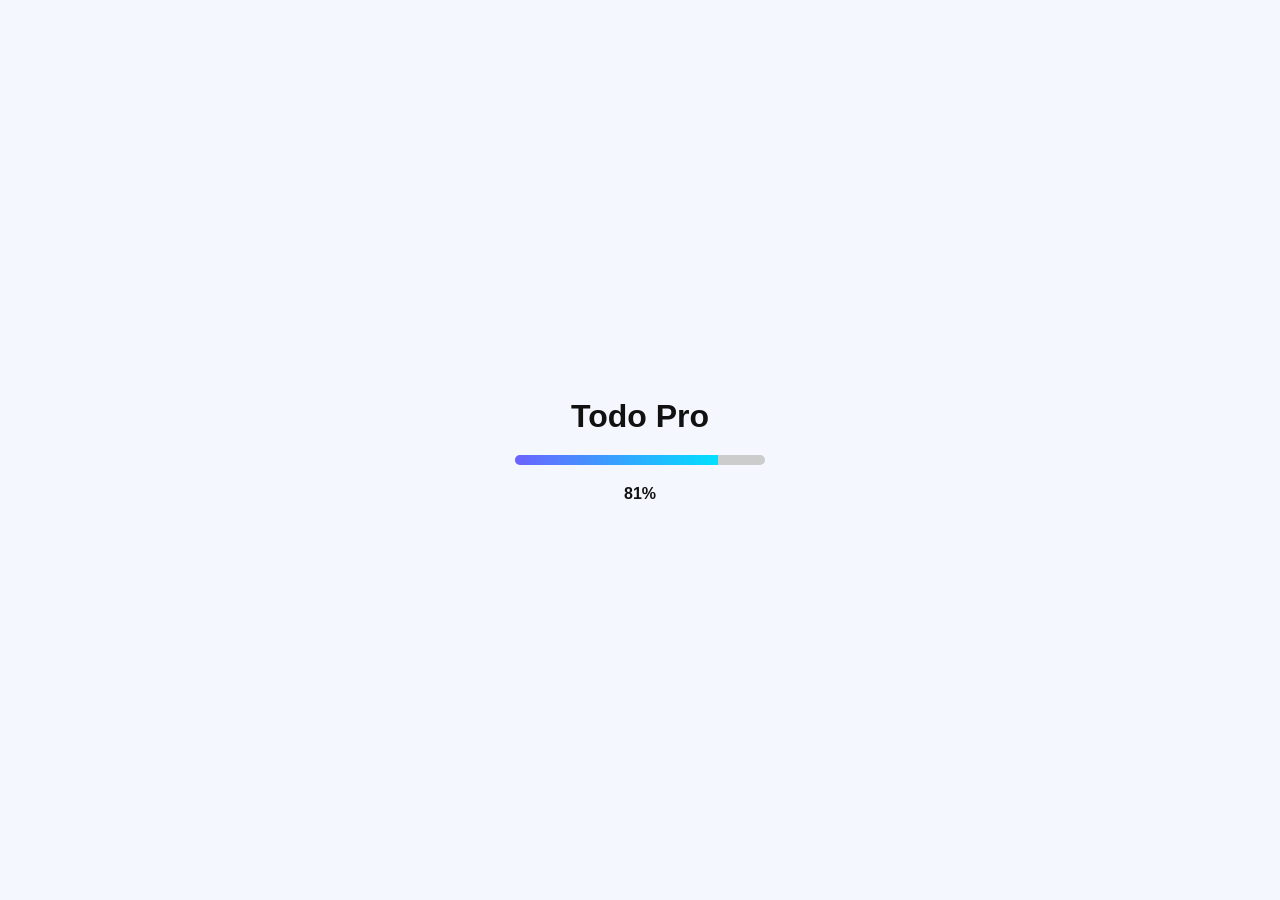
==== dashboard.html @ d72705f8 "Add files via upload" ====
<!DOCTYPE html>
<html lang="en">

<head>
    <meta charset="UTF-8">
    <meta name="viewport" content="width=device-width, initial-scale=1.0">
    <title>Dashboard - Todo Pro</title>

    <link rel="stylesheet" href="css/style.css">
    <link href="https://cdnjs.cloudflare.com/ajax/libs/font-awesome/6.5.0/css/all.min.css" rel="stylesheet">

</head>

<body>

    <!-- ================= NAVBAR ================= -->
    <header class="navbar">
        <h2>Todo Pro</h2>

        <div>
            <input type="text" id="searchInput" placeholder="Search tasks...">
            <button id="logoutBtn">Logout</button>
        </div>
    </header>

    <!-- ================= MAIN ================= -->
    <div class="dashboard">

        <!-- ===== SIDEBAR ===== -->
        <aside class="sidebar">

            <h3>Lists</h3>

            <ul id="listContainer"></ul>

            <button id="addListBtn">+ New List</button>

        </aside>

        <!-- ===== TASK AREA ===== -->
        <main class="task-area">
            <!-- ================= TASK MODAL ================= -->
            <div id="taskModal" class="modal hidden">
                <div class="modal-box large">

                    <h3 id="modalTitle">Add Task</h3>

                    <input type="text" id="taskTitle" placeholder="Task Title">

                    <textarea id="taskDesc" placeholder="Description"></textarea>

                    <!-- STATUS -->
                    <select id="taskStatus">
                        <option>Not Started</option>
                        <option>In Progress</option>
                        <option>Completed</option>
                        <option>Delayed</option>
                    </select>

                    <!-- DATE TIME -->
                    <label>Start</label>
                    <input type="datetime-local" id="taskStart">

                    <label>End</label>
                    <input type="datetime-local" id="taskEnd">

                    <label>Secondary Start</label>
                    <input type="datetime-local" id="taskSecStart">

                    <label>Secondary End</label>
                    <input type="datetime-local" id="taskSecEnd">

                    <!-- RECURRING -->
                    <select id="taskRecurring">
                        <option value="no">One-time</option>
                        <option value="daily">Daily</option>
                    </select>

                    <!-- REASON -->
                    <select id="taskReason">
                        <option>Study</option>
                        <option>Work</option>
                        <option>Health</option>
                        <option>Personal</option>
                        <option>Urgent</option>
                        <option>Other</option>
                    </select>

                    <input type="text" id="customReason" placeholder="Custom reason" class="hidden">

                    <!-- ACTIONS -->
                    <div class="modal-actions">
                        <button id="saveTaskBtn">Save Task</button>
                        <button onclick="closeTaskModal()">Cancel</button>
                    </div>

                </div>
            </div>
            <div class="task-header">
                <h3 id="currentList">Select a List</h3>

                <select id="filterStatus">
                    <option value="">All</option>
                    <option>Not Started</option>
                    <option>In Progress</option>
                    <option>Completed</option>
                    <option>Delayed</option>
                </select>

                <button id="addTaskBtn">+ Task</button>
            </div>

            <div id="taskContainer" class="task-container"></div>

            <!-- EMPTY STATE -->
            <div id="emptyState" class="empty hidden">
                <p>No tasks yet</p>
            </div>

        </main>

    </div>

    <!-- ================= FOOTER ================= -->
    <footer>
        <p>© Sagar Dulal</p>
    </footer>

    <!-- ================= JS ================= -->
    <script src="js/api.js"></script>
    <script src="js/ui.js"></script>
    <script src="js/app.js"></script>

</body>

</html>
---- css/style.css ----
/* ================= RESET ================= */
* {
    margin: 0;
    padding: 0;
    box-sizing: border-box;
    font-family: 'Segoe UI', sans-serif;
}

body {
    transition: all 0.3s ease;
}

/* ================= THEME VARIABLES ================= */
:root {
    --bg: #f5f7ff;
    --text: #111;
    --card: rgba(255, 255, 255, 0.6);
    --border: rgba(255, 255, 255, 0.3);
    --primary: #6c63ff;
    --accent: #00e0ff;
}

body.dark {
    --bg: #0b0f2a;
    --text: #ffffff;
    --card: rgba(255, 255, 255, 0.08);
    --border: rgba(255, 255, 255, 0.15);
    --primary: #4facfe;
    --accent: #00f2fe;
}

/* ================= BODY ================= */
body {
    background: var(--bg);
    color: var(--text);
    min-height: 100vh;
}

/* ================= PRELOADER ================= */
#preloader {
    position: fixed;
    width: 100%;
    height: 100%;
    background: var(--bg);
    display: flex;
    align-items: center;
    justify-content: center;
    z-index: 9999;
}

.loader-container {
    text-align: center;
}

.progress-bar {
    width: 250px;
    height: 10px;
    background: #ccc;
    border-radius: 20px;
    overflow: hidden;
    margin: 20px auto;
}

#progress {
    height: 100%;
    width: 0%;
    background: linear-gradient(90deg, var(--primary), var(--accent));
}

#percent {
    font-weight: bold;
}

/* ================= AUTH CONTAINER ================= */
.auth-container {
    display: flex;
    align-items: center;
    justify-content: center;
    height: 100vh;
}

/* ================= FORM BOX ================= */
.form-box {
    width: 350px;
    padding: 30px;
    border-radius: 20px;
    background: var(--card);
    backdrop-filter: blur(20px);
    border: 1px solid var(--border);
    box-shadow: 0 8px 30px rgba(0, 0, 0, 0.1);
    text-align: center;
    animation: fadeIn 0.5s ease;
}

.form-box h2 {
    margin-bottom: 20px;
}

/* ================= INPUTS ================= */
.form-box input {
    width: 100%;
    padding: 12px;
    margin: 8px 0;
    border-radius: 10px;
    border: 1px solid var(--border);
    background: transparent;
    color: var(--text);
    outline: none;
}

/* FIX TEXT VISIBILITY */
.form-box input::placeholder {
    color: rgba(150, 150, 150, 0.7);
}

/* ================= PASSWORD ================= */
.password-field {
    position: relative;
}

.password-field i {
    position: absolute;
    right: 10px;
    top: 14px;
    cursor: pointer;
}

/* ================= BUTTON ================= */
button {
    width: 100%;
    padding: 12px;
    margin-top: 10px;
    border: none;
    border-radius: 10px;
    background: linear-gradient(90deg, var(--primary), var(--accent));
    color: white;
    font-weight: bold;
    cursor: pointer;
    transition: 0.3s;
}

button:hover {
    transform: scale(1.05);
}

/* ================= LINKS ================= */
span {
    color: var(--primary);
    cursor: pointer;
    font-weight: bold;
}

/* ================= TERMS ================= */
.terms {
    display: flex;
    align-items: center;
    font-size: 12px;
    margin-top: 10px;
}

.terms input {
    width: auto;
    margin-right: 5px;
}

/* ================= THEME TOGGLE ================= */
.theme-toggle {
    position: absolute;
    top: 20px;
    right: 20px;
    cursor: pointer;
    font-size: 20px;
}

/* ================= FOOTER ================= */
footer {
    text-align: center;
    padding: 20px;
}

.social-icons a {
    margin: 0 8px;
    color: var(--text);
    font-size: 18px;
    transition: 0.3s;
}

.social-icons a:hover {
    color: var(--primary);
}

/* ================= HIDDEN ================= */
.hidden {
    display: none;
}

/* ================= ANIMATIONS ================= */
@keyframes fadeIn {
    from {
        opacity: 0;
        transform: translateY(15px);
    }

    to {
        opacity: 1;
        transform: translateY(0);
    }
}

/* ================= RESPONSIVE ================= */
@media(max-width: 500px) {
    .form-box {
        width: 90%;
    }
}
/* ================= TOAST ================= */
.toast {
    position: fixed;
    bottom: 20px;
    right: 20px;
    background: #111;
    color: #fff;
    padding: 12px 18px;
    border-radius: 10px;
    opacity: 0;
    transform: translateY(20px);
    transition: 0.3s;
    z-index: 9999;
}

.toast.show {
    opacity: 1;
    transform: translateY(0);
}

.toast.success {
    background: green;
}

.toast.error {
    background: red;
}

/* ================= MODAL ================= */
.modal {
    position: fixed;
    width: 100%;
    height: 100%;
    background: rgba(0, 0, 0, 0.6);
    display: flex;
    align-items: center;
    justify-content: center;
    z-index: 9999;
}

.modal-box {
    background: var(--card);
    padding: 20px;
    border-radius: 15px;
    text-align: center;
}

.modal-box button {
    margin: 10px;
    width: auto;
    padding: 8px 15px;
}
.modal-box input {
    width: 100%;
    padding: 10px;
    margin: 10px 0;
    border-radius: 8px;
    border: 1px solid var(--border);
    background: transparent;
    color: var(--text);
}
/* ================= DASHBOARD ================= */

.navbar {
    display: flex;
    justify-content: space-between;
    padding: 15px;
    background: var(--card);
}

.dashboard {
    display: flex;
    height: calc(100vh - 60px);
}

.sidebar {
    width: 250px;
    padding: 15px;
    border-right: 1px solid var(--border);
}

.sidebar ul {
    list-style: none;
}

.sidebar li {
    padding: 10px;
    cursor: pointer;
}

.sidebar li:hover {
    background: var(--card);
}

.task-area {
    flex: 1;
    padding: 20px;
}

.task-header {
    display: flex;
    gap: 10px;
    align-items: center;
}

.task-container {
    margin-top: 20px;
}

.task {
    padding: 15px;
    margin-bottom: 10px;
    border-radius: 10px;
    background: var(--card);
}

.empty {
    text-align: center;
    margin-top: 50px;
}
/* ================= MODAL LARGE ================= */
.modal-box.large {
    width: 400px;
    max-height: 90vh;
    overflow-y: auto;
}

/* TEXTAREA */
textarea {
    width: 100%;
    padding: 10px;
    margin: 10px 0;
    border-radius: 10px;
    border: 1px solid var(--border);
    background: transparent;
    color: var(--text);
}

/* SELECT */
select {
    width: 100%;
    padding: 10px;
    margin: 10px 0;
    border-radius: 10px;
    border: 1px solid var(--border);
    background: transparent;
    color: var(--text);
}

/* DATE INPUT */
input[type="datetime-local"] {
    width: 100%;
    padding: 10px;
    margin: 5px 0;
}

/* MODAL BUTTONS */
.modal-actions {
    display: flex;
    gap: 10px;
    margin-top: 10px;
}

/* TASK CARD UPGRADE */
.task {
    transition: 0.3s;
    border-left: 5px solid var(--primary);
}

.task:hover {
    transform: translateY(-3px);
}

/* STATUS COLORS */
.task[data-status="Completed"] {
    border-left-color: green;
}

.task[data-status="In Progress"] {
    border-left-color: orange;
}

.task[data-status="Delayed"] {
    border-left-color: red;
}
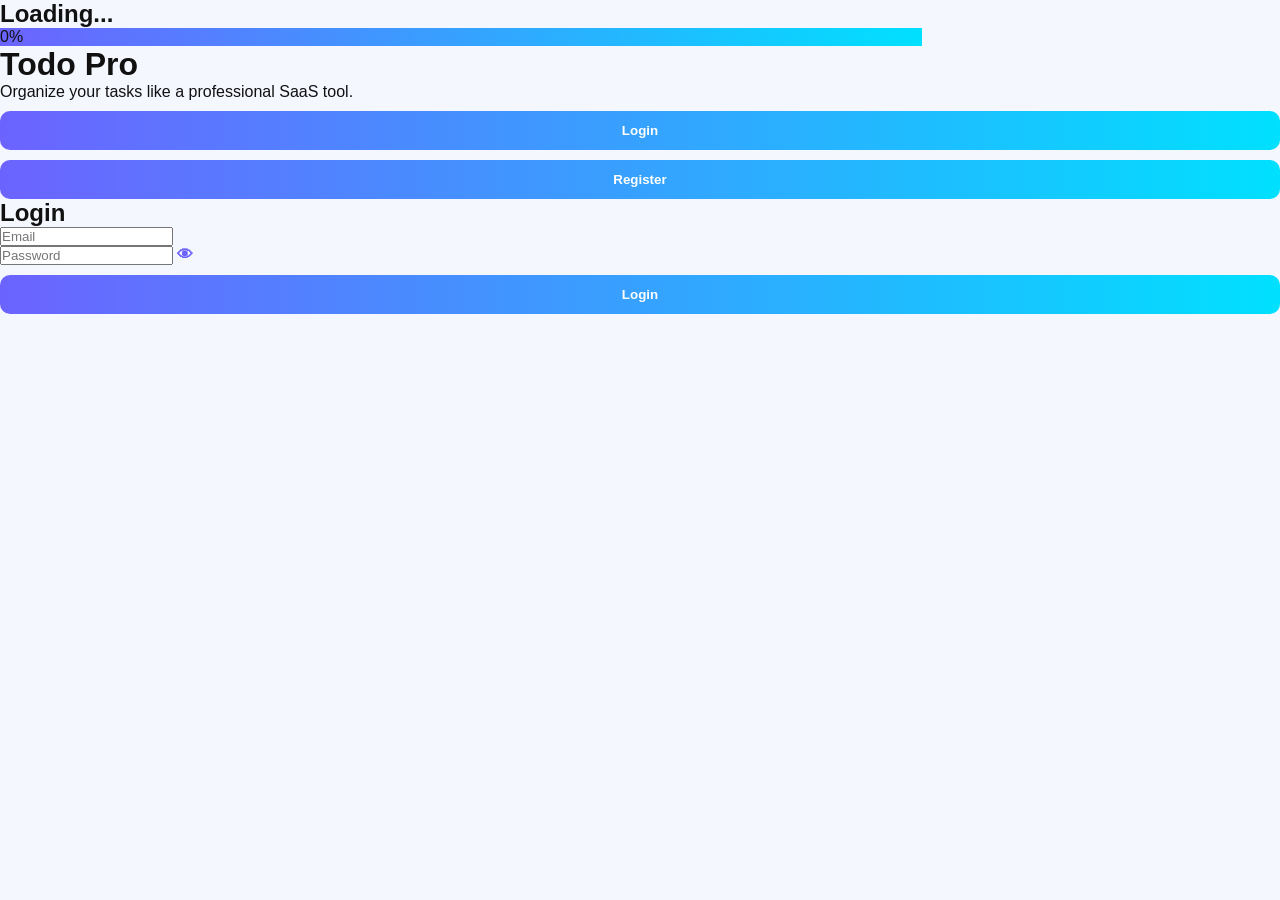
==== commit ea1dbd56: "Update dashboard.html" ====
--- a/dashboard.html
+++ b/dashboard.html
@@ -1,136 +1,102 @@
 <!DOCTYPE html>
 <html lang="en">
+<head>
+<meta charset="UTF-8">
+<meta name="viewport" content="width=device-width, initial-scale=1.0">
+<title>Todo Pro Dashboard</title>
 
-<head>
-    <meta charset="UTF-8">
-    <meta name="viewport" content="width=device-width, initial-scale=1.0">
-    <title>Dashboard - Todo Pro</title>
+<link rel="stylesheet" href="css/style.css">
 
-    <link rel="stylesheet" href="css/style.css">
-    <link href="https://cdnjs.cloudflare.com/ajax/libs/font-awesome/6.5.0/css/all.min.css" rel="stylesheet">
+<!-- Icons -->
+<link rel="stylesheet" href="https://cdnjs.cloudflare.com/ajax/libs/font-awesome/6.5.0/css/all.min.css">
 
 </head>
 
 <body>
 
-    <!-- ================= NAVBAR ================= -->
-    <header class="navbar">
-        <h2>Todo Pro</h2>
+<!-- ================= TOP BAR ================= -->
+<header class="topbar">
+  <h2>Todo Pro</h2>
 
-        <div>
-            <input type="text" id="searchInput" placeholder="Search tasks...">
-            <button id="logoutBtn">Logout</button>
-        </div>
-    </header>
+  <div class="top-actions">
+    <button id="darkModeToggle">🌙</button>
+    <button onclick="logout()">Logout</button>
+  </div>
+</header>
 
-    <!-- ================= MAIN ================= -->
-    <div class="dashboard">
+<!-- ================= MAIN LAYOUT ================= -->
+<div class="dashboard">
 
-        <!-- ===== SIDEBAR ===== -->
-        <aside class="sidebar">
+  <!-- ================= SIDEBAR ================= -->
+  <aside class="sidebar">
 
-            <h3>Lists</h3>
+    <h3>Your Lists</h3>
 
-            <ul id="listContainer"></ul>
+    <ul id="listContainer">
+      <!-- dynamic lists -->
+    </ul>
 
-            <button id="addListBtn">+ New List</button>
+    <button id="addListBtn">+ New List</button>
 
-        </aside>
+  </aside>
 
-        <!-- ===== TASK AREA ===== -->
-        <main class="task-area">
-            <!-- ================= TASK MODAL ================= -->
-            <div id="taskModal" class="modal hidden">
-                <div class="modal-box large">
+  <!-- ================= MAIN CONTENT ================= -->
+  <main class="main">
 
-                    <h3 id="modalTitle">Add Task</h3>
+    <!-- ================= FILTER BAR ================= -->
+    <div class="filters">
 
-                    <input type="text" id="taskTitle" placeholder="Task Title">
+      <select id="filterStatus">
+        <option value="">All Status</option>
+        <option>Not Started</option>
+        <option>In Progress</option>
+        <option>Completed</option>
+        <option>Delayed</option>
+      </select>
 
-                    <textarea id="taskDesc" placeholder="Description"></textarea>
+      <input type="date" id="filterDate">
 
-                    <!-- STATUS -->
-                    <select id="taskStatus">
-                        <option>Not Started</option>
-                        <option>In Progress</option>
-                        <option>Completed</option>
-                        <option>Delayed</option>
-                    </select>
+      <input type="text" id="searchTask" placeholder="Search tasks...">
 
-                    <!-- DATE TIME -->
-                    <label>Start</label>
-                    <input type="datetime-local" id="taskStart">
-
-                    <label>End</label>
-                    <input type="datetime-local" id="taskEnd">
-
-                    <label>Secondary Start</label>
-                    <input type="datetime-local" id="taskSecStart">
-
-                    <label>Secondary End</label>
-                    <input type="datetime-local" id="taskSecEnd">
-
-                    <!-- RECURRING -->
-                    <select id="taskRecurring">
-                        <option value="no">One-time</option>
-                        <option value="daily">Daily</option>
-                    </select>
-
-                    <!-- REASON -->
-                    <select id="taskReason">
-                        <option>Study</option>
-                        <option>Work</option>
-                        <option>Health</option>
-                        <option>Personal</option>
-                        <option>Urgent</option>
-                        <option>Other</option>
-                    </select>
-
-                    <input type="text" id="customReason" placeholder="Custom reason" class="hidden">
-
-                    <!-- ACTIONS -->
-                    <div class="modal-actions">
-                        <button id="saveTaskBtn">Save Task</button>
-                        <button onclick="closeTaskModal()">Cancel</button>
-                    </div>
-
-                </div>
-            </div>
-            <div class="task-header">
-                <h3 id="currentList">Select a List</h3>
-
-                <select id="filterStatus">
-                    <option value="">All</option>
-                    <option>Not Started</option>
-                    <option>In Progress</option>
-                    <option>Completed</option>
-                    <option>Delayed</option>
-                </select>
-
-                <button id="addTaskBtn">+ Task</button>
-            </div>
-
-            <div id="taskContainer" class="task-container"></div>
-
-            <!-- EMPTY STATE -->
-            <div id="emptyState" class="empty hidden">
-                <p>No tasks yet</p>
-            </div>
-
-        </main>
+      <button id="addTaskBtn">+ Add Task</button>
 
     </div>
 
-    <!-- ================= FOOTER ================= -->
-    <footer>
-        <p>© Sagar Dulal</p>
-    </footer>
+    <!-- ================= TASK LIST ================= -->
+    <div id="taskContainer" class="task-container">
 
-    <!-- ================= JS ================= -->
-    <script src="js/api.js"></script>
-    <script src="js/ui.js"></script>
-    <script src="js/app.js"></script>
+      <!-- tasks render here -->
+
+      <div id="emptyState" class="empty">
+        <h3>No tasks yet</h3>
+        <p>Create your first task</p>
+      </div>
+
+    </div>
+
+  </main>
+
+</div>
+
+<!-- ================= MODAL CONTAINER ================= -->
+<div id="modalContainer"></div>
+
+<!-- ================= FOOTER ================= -->
+<footer>
+  <p>© Sagar Dulal | Owner: Sagar Dulal</p>
+</footer>
+
+<!-- ================= SCRIPTS ================= -->
+<script src="js/api.js"></script>
+<script src="js/app.js"></script>
+<script src="js/ui.js"></script>
+
+<script>
+function logout() {
+  localStorage.removeItem("user");
+  window.location.href = "index.html";
+}
+</script>
 
 </body>
-
-</html>+</html>
